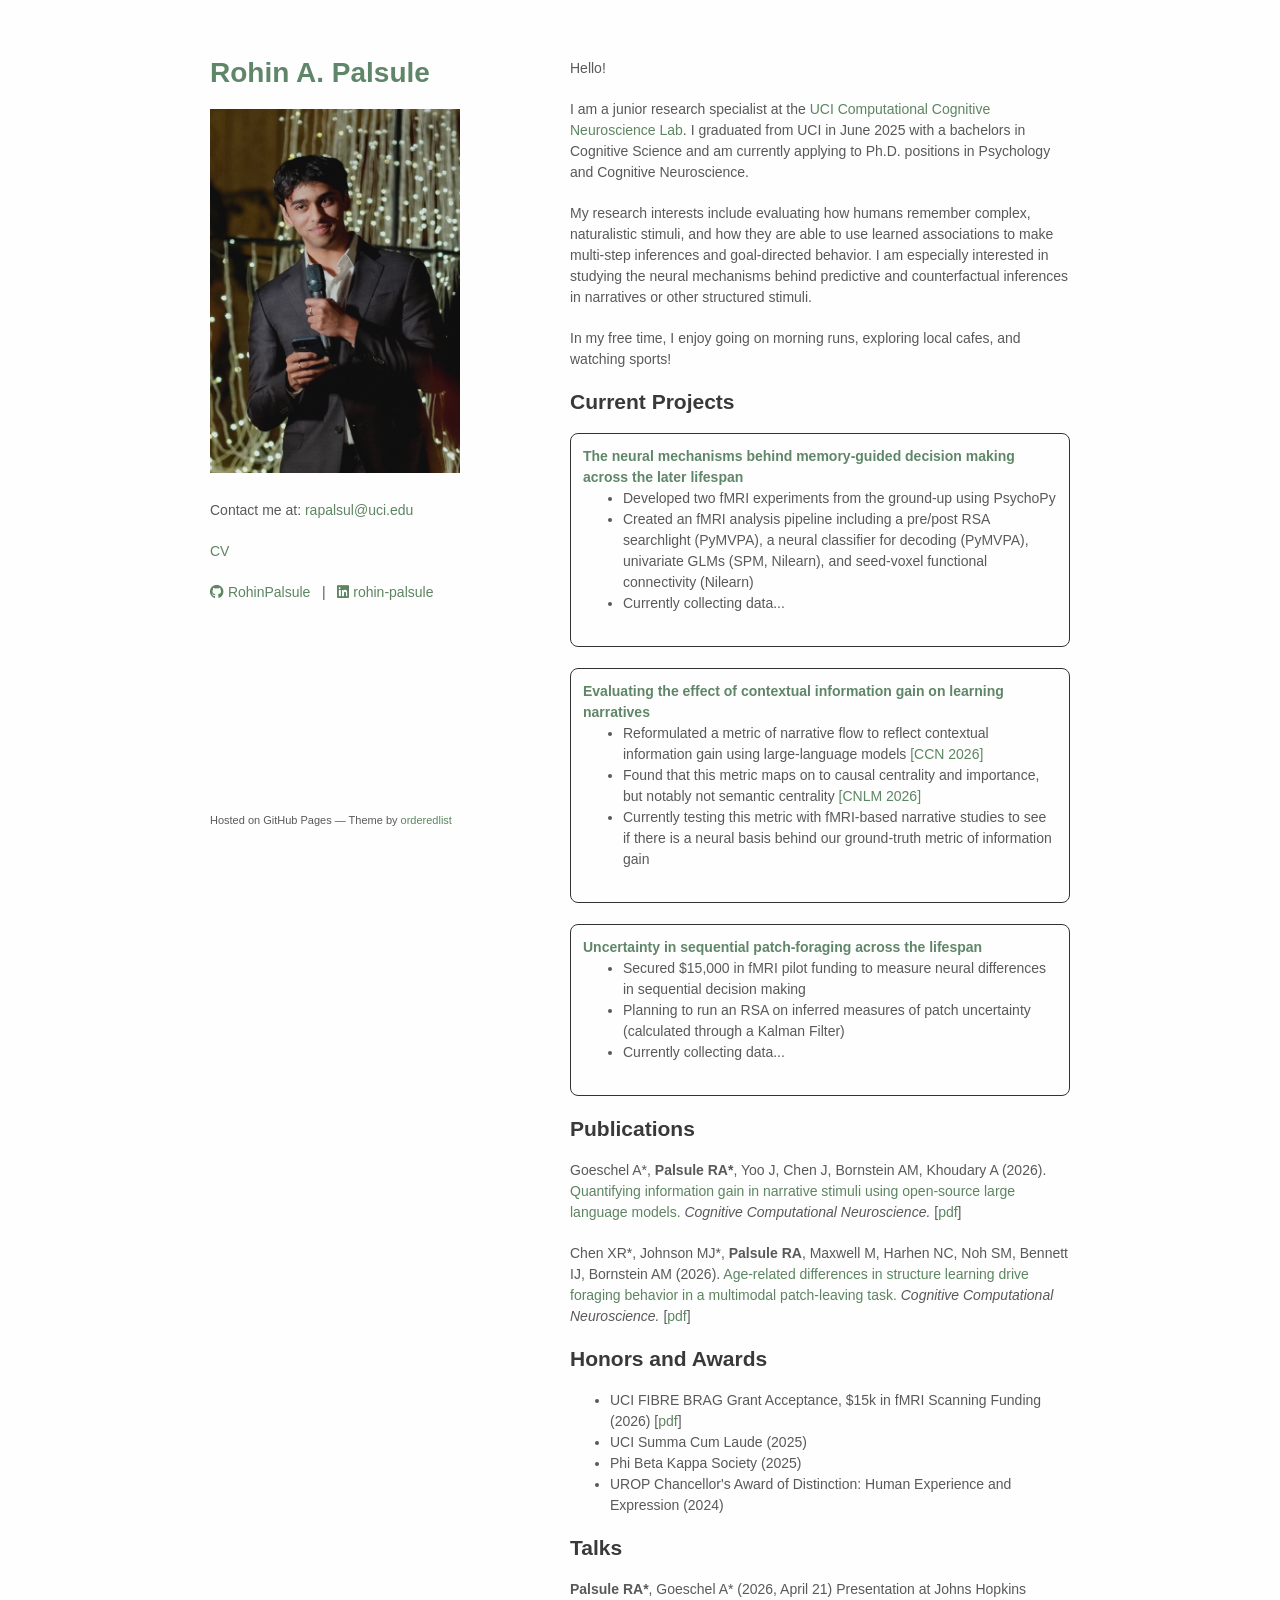
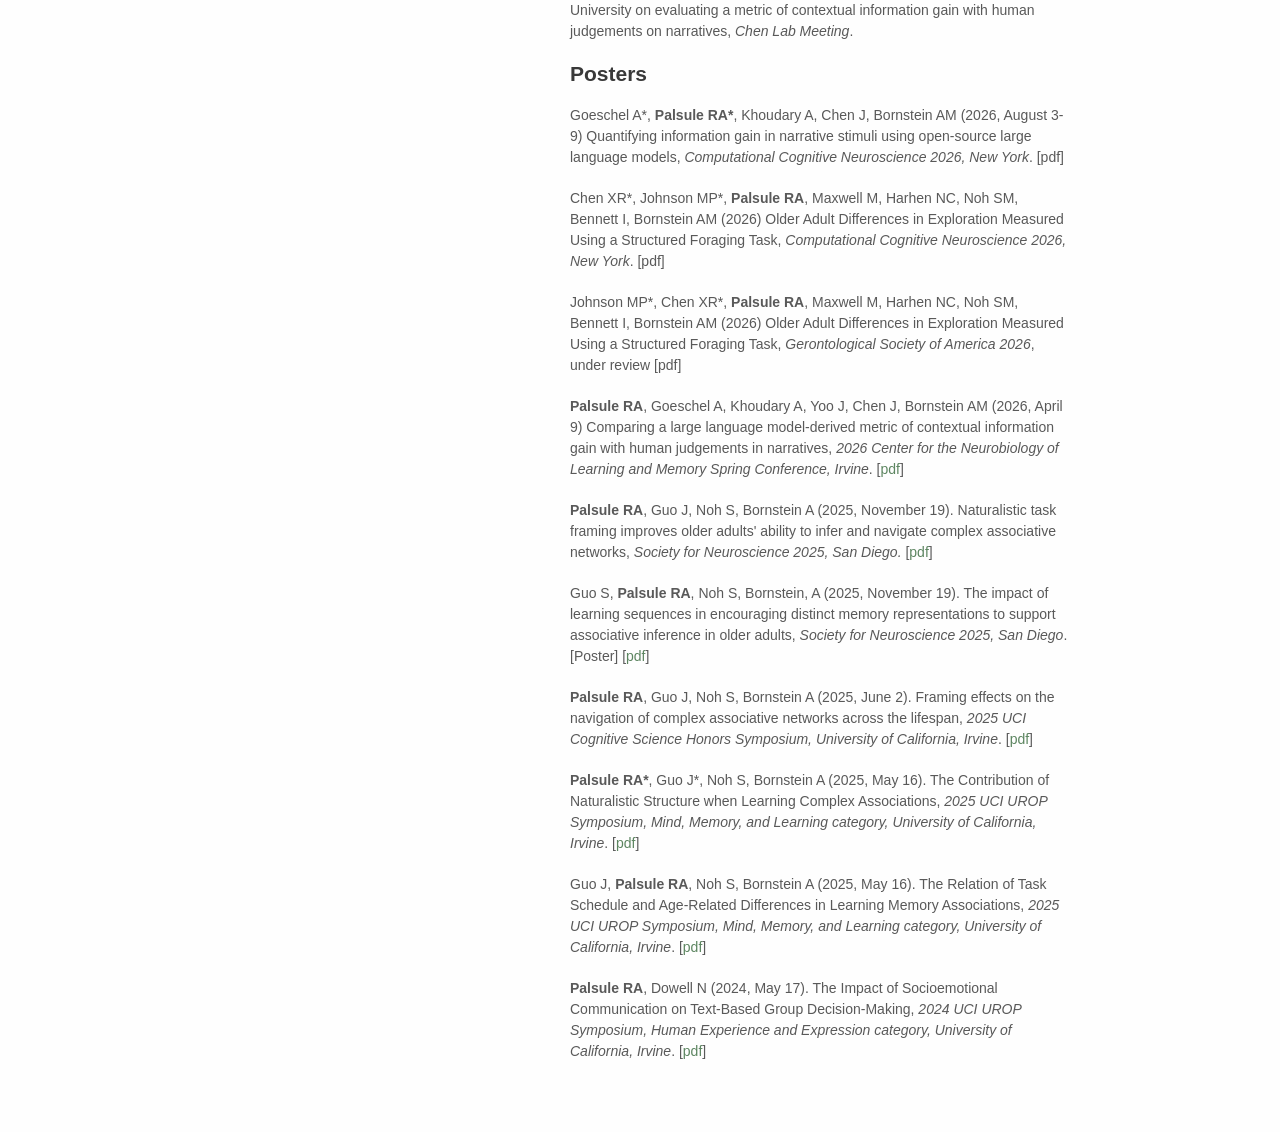
==== index.html @ e261a63b "grammar change" ====
<!doctype html>
<html>
  <head>
    <meta charset="utf-8">
    <meta http-equiv="X-UA-Compatible" content="chrome=1">
    <title>Rohin Palsule</title>

    <link rel="stylesheet" href="stylesheets/styles.css">
    <link rel="stylesheet" href="stylesheets/pygment_trac.css">
    <meta name="viewport" content="width=device-width">
    <!--[if lt IE 9]>
    <script src="//html5shiv.googlecode.com/svn/trunk/html5.js"></script>
    <![endif]-->
    <link rel="stylesheet" href="https://cdnjs.cloudflare.com/ajax/libs/font-awesome/6.5.1/css/all.min.css">
    <base target="_blank">
  </head>
  <style>
    .boxed {
      border: 1px solid #333;
      border-radius: 8px;
      padding: 12px;
    }
  </style>

  <body>
    <div class="wrapper">
      <header>
        <h1 style="color: #5f8668;"><b>Rohin A. Palsule</b></h1>
        <!-- <p class="view"><a href="http://github.com/orderedlist/minimal">View the Project on GitHub <small>orderedlist/minimal</small></a></p> -->
        <img src="images/palsule.jpg" alt="Description of image" width="250">
        <br><br><p>
          Contact me at: <a href="mailto:rapalsul@uci.edu">rapalsul@uci.edu</a>
        </p>
         <p>
          <a href="cv/CV.pdf" title="CV">
            <i></i> CV
          </a>
        </p>
        <p>
          <a href="https://github.com/RohinPalsule" title="GitHub">
            <i class="fa-brands fa-github"></i> RohinPalsule
          </a>
        &nbsp; | &nbsp;
          <a href="https://www.linkedin.com/in/rohin-palsule" title="LinkedIn">
            <i class="fa-brands fa-linkedin"></i> rohin-palsule
          </a>
        </p>
      </header>
      <section>

        <p>Hello!</p>

        <p>
          I am a junior research specialist at the <a href="https://uciccnl.github.io/lab/">UCI Computational Cognitive Neuroscience Lab</a>. 
          I graduated from UCI in June 2025 with a bachelors in Cognitive Science and am currently applying to Ph.D. positions in Psychology and Cognitive Neuroscience.
        </p>
        <p>
          My research interests include evaluating how humans remember complex, naturalistic stimuli, and how they are able to use learned associations to make multi-step inferences and goal-directed behavior.
          I am especially interested in studying the neural mechanisms behind predictive and counterfactual inferences in narratives or other structured stimuli.
        </p>
        <p>
          In my free time, I enjoy going on morning runs, exploring local cafes, and watching sports!
        </p>

        <h2><b>Current Projects</b></h2>

        <div class="boxed">
          <b style="color: #5f8668;">The neural mechanisms behind memory-guided decision making across the later lifespan</b>
          <ul>
            <li>
              Developed two fMRI experiments from the ground-up using PsychoPy
            </li>
            <li>
              Created an fMRI analysis pipeline including a pre/post RSA searchlight (PyMVPA), a neural classifier for decoding (PyMVPA), univariate GLMs (SPM, Nilearn), and seed-voxel functional connectivity (Nilearn) 
            </li>
            <li>
              Currently collecting data...
            </li>
          </ul>
        </div>
        <br>
        <div class="boxed">
          <b style="color: #5f8668;">Evaluating the effect of contextual information gain on learning narratives</b>
          <ul>
            <li>
              Reformulated a metric of narrative flow to reflect contextual information gain using large-language models <a href=#Sequentiality target="_self">[CCN 2026]</a>
            </li>
            <li>
              Found that this metric maps on to causal centrality and importance, but notably not semantic centrality <a href=#CNLM target="_self">[CNLM 2026]</a>
            </li>
            <li>
              Currently testing this metric with fMRI-based narrative studies to see if there is a neural basis behind our ground-truth metric of information gain
            </li>
          </ul>
        </div>
        <br>
        <div class="boxed">
          <b style="color: #5f8668;">Uncertainty in sequential patch-foraging across the lifespan</b>
          <ul>
            <li>
              Secured $15,000 in fMRI pilot funding to measure neural differences in sequential decision making
            </li>
            <li>
              Planning to run an RSA on inferred measures of patch uncertainty (calculated through a Kalman Filter)
            </li>
            <li>
              Currently collecting data...
            </li>
          </ul>
        </div>
        <br>
        <h2><b>Publications</b></h2>
        <p>
        <span id="Sequentiality">
        Goeschel A*, <b>Palsule RA*</b>, Yoo J, Chen J, Bornstein AM, Khoudary A
        (2026).
        <a href="papers/2026_CCN_Sequentiality.pdf">
        Quantifying information gain in narrative stimuli using open-source large language models.</a>
        <i>Cognitive Computational Neuroscience.</i>
        [<a href="papers/2026_CCN_Sequentiality.pdf">pdf</a>]
        </span>
        </p>
        <p>
        <span>
        Chen XR*, Johnson MJ*, <b>Palsule RA</b>, Maxwell M, Harhen NC, Noh SM, Bennett IJ, Bornstein AM
        (2026).
        <a href="papers/2026_CCN_Foraging.pdf" data-tags="foraging aging decision-making">
        Age-related differences in structure learning drive foraging behavior in a multimodal patch-leaving task.</a>
        <i>Cognitive Computational Neuroscience.</i>
        [<a href="papers/2026_CCN_Foraging.pdf">pdf</a>]
        </span>
        </p>

        <h2><b>Honors and Awards</b></h2>
        <ul>
          <li>UCI FIBRE BRAG Grant Acceptance, $15k in fMRI Scanning Funding (2026) [<a href="papers/2026_BRAG.pdf">pdf</a>]</li>
          <li>UCI Summa Cum Laude (2025)</li>
          <li>Phi Beta Kappa Society (2025)</li>
          <li>UROP Chancellor's Award of Distinction: Human Experience and Expression (2024)</li>
        </ul>
        <h2><b>Talks</b></h2>
        <p><span>
            <b>Palsule RA*</b>, Goeschel A* (2026, April 21) Presentation at Johns Hopkins University on evaluating a metric of 
            contextual information gain with human judgements on narratives, <i>Chen Lab Meeting</i>.
        </span></p>


        <h2><b>Posters</b></h2>
        <p><span>
            Goeschel A*, <b>Palsule RA*</b>, Khoudary A, Chen J, Bornstein AM (2026, August 3-9) Quantifying information gain
            in narrative stimuli using open-source large language models, <i>Computational Cognitive Neuroscience 2026, New York</i>. [pdf]
        </span></p>
        <p><span>
            Chen XR*, Johnson MP*, <b>Palsule RA</b>, Maxwell M, Harhen NC, Noh SM, Bennett I, Bornstein AM (2026)
            Older Adult Differences in Exploration Measured Using a Structured Foraging Task, <i>Computational Cognitive Neuroscience 2026, New York</i>. [pdf]
        </span></p>
        <p><span>
            Johnson MP*, Chen XR*, <b>Palsule RA</b>, Maxwell M, Harhen NC, Noh SM, Bennett I, Bornstein AM (2026)
            Older Adult Differences in Exploration Measured Using a Structured Foraging Task, <i>Gerontological Society of America 
            2026</i>, under review [pdf]
        </span></p>
        <p><span id="CNLM">
            <b>Palsule RA</b>, Goeschel A, Khoudary A, Yoo J, Chen J, Bornstein AM (2026, April 9) Comparing a large language
            model-derived metric of contextual information gain with human judgements in narratives, <i>2026 Center for the Neurobiology 
            of Learning and Memory Spring Conference, Irvine</i>. [<a href="posters/cnlm.pdf">pdf</a>]
        </span></p>
        <p><span>
            <b>Palsule RA</b>, Guo J, Noh S, Bornstein A (2025, November 19). Naturalistic task framing improves older adults' 
            ability to infer and navigate complex associative networks, <i>Society for Neuroscience 2025, San Diego.</i> [<a href="posters/gwf_sfn.pdf">pdf</a>]
        </span></p>
        <p><span>
            Guo S, <b>Palsule RA</b>, Noh S, Bornstein, A (2025, November 19). The impact of learning sequences in encouraging distinct memory 
            representations to support associative inference in older adults,<i> Society for Neuroscience 2025, San Diego</i>. [Poster] [<a href="posters/devti_sfn.pptx.pdf">pdf</a>]
        </span></p>
        <p><span>
            <b>Palsule RA</b>, Guo J, Noh S, Bornstein A (2025, June 2). Framing effects on the navigation of complex associative 
            networks across the lifespan,<i> 2025 UCI Cognitive Science Honors Symposium, University of California, Irvine</i>. [<a href="posters/honors.pptx.pdf">pdf</a>]
        </span></p>
        <p><span>
            <b>Palsule RA*</b>, Guo J*, Noh S, Bornstein A (2025, May 16). The Contribution of Naturalistic Structure when Learning 
            Complex Associations,<i> 2025 UCI UROP Symposium, Mind, Memory, and Learning category, University of California, Irvine</i>. [<a href="posters/gwf_urop.pdf">pdf</a>]
        </span></p>
        <p><span>
            Guo J, <b>Palsule RA</b>, Noh S, Bornstein A (2025, May 16). The Relation of Task Schedule and Age-Related Differences in 
            Learning Memory Associations, <i>2025 UCI UROP Symposium, Mind, Memory, and Learning category, University of California, Irvine</i>. [<a href="posters/devti_urop.pdf">pdf</a>]
        </span></p>
        <p><span>
            <b>Palsule RA</b>, Dowell N (2024, May 17). The Impact of Socioemotional Communication on Text-Based Group Decision-Making, <i>2024 UCI UROP 
            Symposium, Human Experience and Expression category, University of California, Irvine</i>. [<a href="posters/junior_urop.pdf">pdf</a>]
        </span></p>

      </section>
      <footer>
        <p><small>Hosted on GitHub Pages &mdash; Theme by <a href="https://github.com/orderedlist">orderedlist</a></small></p>
      </footer>
    </div>
    <script src="javascripts/scale.fix.js"></script>
  </body>
</html>
---- stylesheets/styles.css ----
body {
  background-color: #fefefe;
  padding:50px;
  font: 14px/1.5 -apple-system, BlinkMacSystemFont, "Segoe UI", Roboto, Oxygen, Ubuntu, Cantarell, "Fira Sans", "Droid Sans", "Helvetica Neue", Arial, sans-serif, "Apple Color Emoji", "Segoe UI Emoji", "Segoe UI Symbol";
  color:#595959;
  font-weight:400;
}

h1, h2, h3, h4, h5, h6 {
  color:#222;
  margin:0 0 20px;
}

html {
  scroll-behavior: smooth;
}

p, ul, ol, table, pre, dl {
  margin:0 0 20px;
}

h1, h2, h3 {
  line-height:1.1;
}

h1 {
  font-size:28px;
  font-weight: 500;
}

h2 {
  color:#393939;
  font-weight: 500;
}

h3, h4, h5, h6 {
  color:#494949;
  font-weight: 500;
}

a {
  color:rgb(92, 133, 96);
  text-decoration:none;
}

a:hover {
  color:rgb(8, 81, 18);
}

a small {
  font-size:11px;
  color:#777;
  margin-top:-0.3em;
  display:block;
}

a:hover small {
  color:#5e6a62;
}

.wrapper {
  width:860px;
  margin:0 auto;
}

blockquote {
  border-left:1px solid #e5e5e5;
  margin:0;
  padding:0 0 0 20px;
  font-style:italic;
}

code, pre {
  font-family:Monaco, Bitstream Vera Sans Mono, Lucida Console, Terminal, Consolas, Liberation Mono, DejaVu Sans Mono, Courier New, monospace;
  color:#333;
}

pre {
  padding:8px 15px;
  background: #f8f8f8;
  border-radius:5px;
  border:1px solid #e5e5e5;
  overflow-x: auto;
}

table {
  width:100%;
  border-collapse:collapse;
}

th, td {
  text-align:left;
  padding:5px 10px;
  border-bottom:1px solid #e5e5e5;
}

dt {
  color:#444;
  font-weight:500;
}

th {
  color:#444;
}

img {
  max-width:100%;
}

header {
  width:270px;
  float:left;
  position:fixed;
  -webkit-font-smoothing:subpixel-antialiased;
}

header ul {
  list-style:none;
  height:40px;
  padding:0;
  background: #f4f4f4;
  border-radius:5px;
  border:1px solid #e0e0e0;
  width:270px;
}

header li {
  width:89px;
  float:left;
  border-right:1px solid #e0e0e0;
  height:40px;
}

header li:first-child a {
  border-radius:5px 0 0 5px;
}

header li:last-child a {
  border-radius:0 5px 5px 0;
}

header ul a {
  line-height:1;
  font-size:11px;
  color:#999;
  display:block;
  text-align:center;
  padding-top:6px;
  height:34px;
}

header ul a:hover {
  color:#999;
}

header ul a:active {
  background-color:#f0f0f0;
}

strong {
  color:#222;
  font-weight:500;
}

header ul li + li + li {
  border-right:none;
  width:89px;
}

header ul a strong {
  font-size:14px;
  display:block;
  color:#222;
}

section {
  width:500px;
  float:right;
  padding-bottom:50px;
}

small {
  font-size:11px;
}

hr {
  border:0;
  background:#e5e5e5;
  height:1px;
  margin:0 0 20px;
}

footer {
  width:270px;
  float:left;
  position:fixed;
  bottom:50px;
  -webkit-font-smoothing:subpixel-antialiased;
}

@media print, screen and (max-width: 960px) {

  div.wrapper {
    width:auto;
    margin:0;
  }

  header, section, footer {
    float:none;
    position:static;
    width:auto;
  }

  header {
    padding-right:320px;
  }

  section {
    border:1px solid #e5e5e5;
    border-width:1px 0;
    padding:20px 0;
    margin:0 0 20px;
  }

  header a small {
    display:inline;
  }

  header ul {
    position:absolute;
    right:50px;
    top:52px;
  }
}

@media print, screen and (max-width: 720px) {
  body {
    word-wrap:break-word;
  }

  header {
    padding:0;
  }

  header ul, header p.view {
    position:static;
  }

  pre, code {
    word-wrap:normal;
  }
}

@media print, screen and (max-width: 480px) {
  body {
    padding:15px;
  }

  header ul {
    width:99%;
  }

  header li, header ul li + li + li {
    width:33%;
  }
}

@media print {
  body {
    padding:0.4in;
    font-size:12pt;
    color:#444;
  }
}
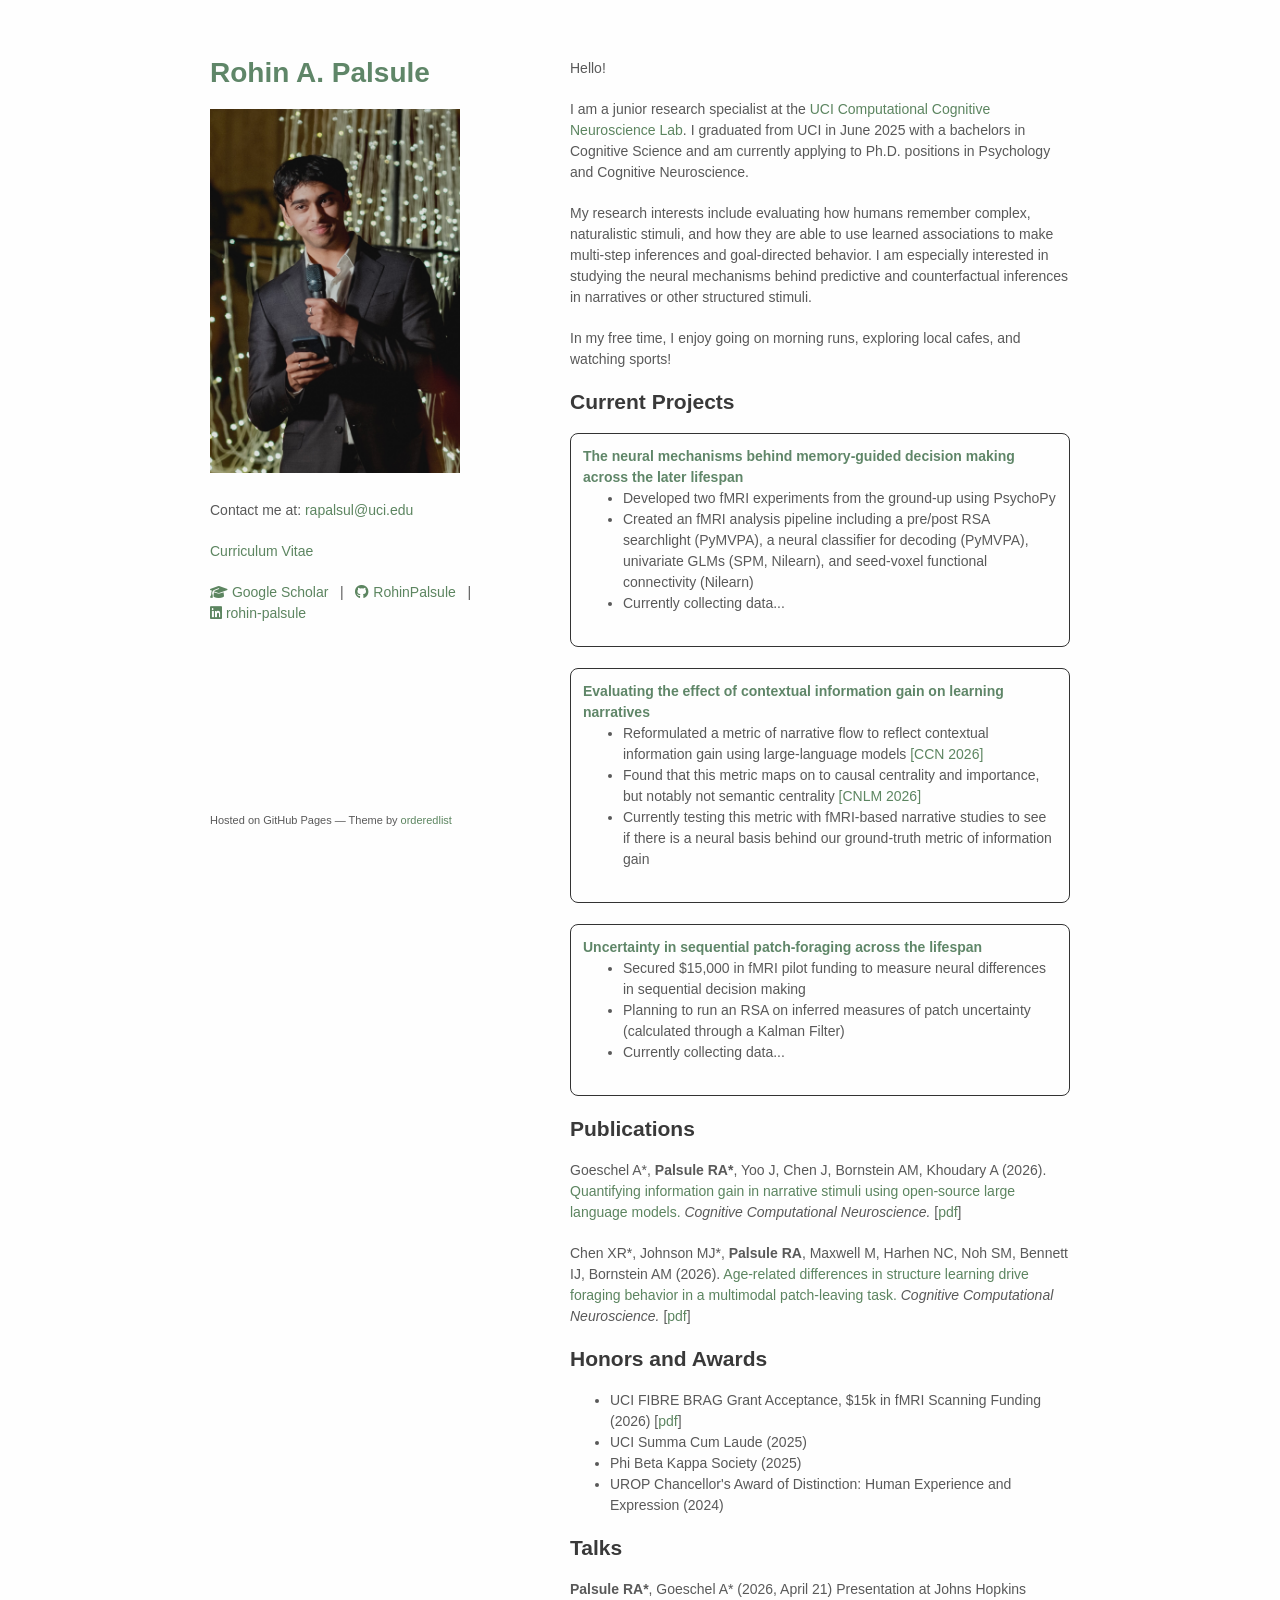
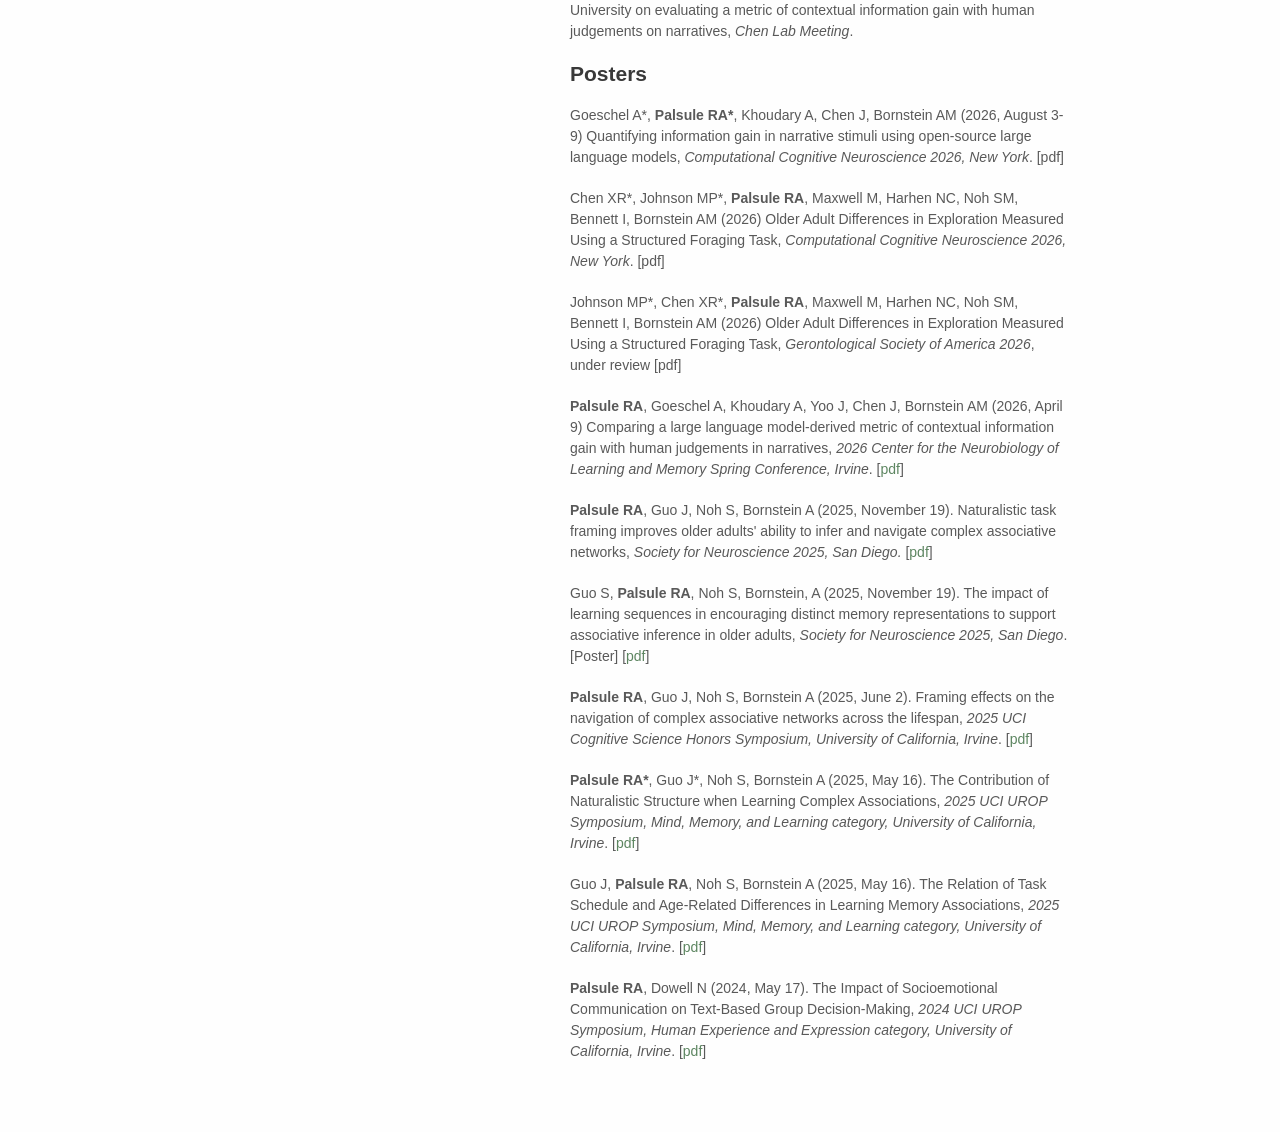
==== commit 8b53c476: "adding g scholar :o" ====
--- a/index.html
+++ b/index.html
@@ -33,10 +33,14 @@
         </p>
          <p>
           <a href="cv/CV.pdf" title="CV">
-            <i></i> CV
-          </a>
-        </p>
-        <p>
+            <i></i> Curriculum Vitae
+          </a>
+        </p>
+        <p>
+          <a href="https://scholar.google.com/citations?hl=en&user=hi39zBoAAAAJ&view_op=list_works&gmla=AKCpqFzlbz8vKYLSWC90KhMfppVWIf1LuUwzC6PCzTBE2lGxd1FE6NZOD1YMRO_Rs3sRTWnVMKeuKuaurgo-eaj6" title="Google Scholar">
+            <i class="fa-solid fa-graduation-cap"></i> Google Scholar
+          </a>
+          &nbsp; | &nbsp;
           <a href="https://github.com/RohinPalsule" title="GitHub">
             <i class="fa-brands fa-github"></i> RohinPalsule
           </a>
@@ -44,6 +48,7 @@
           <a href="https://www.linkedin.com/in/rohin-palsule" title="LinkedIn">
             <i class="fa-brands fa-linkedin"></i> rohin-palsule
           </a>
+        
         </p>
       </header>
       <section>
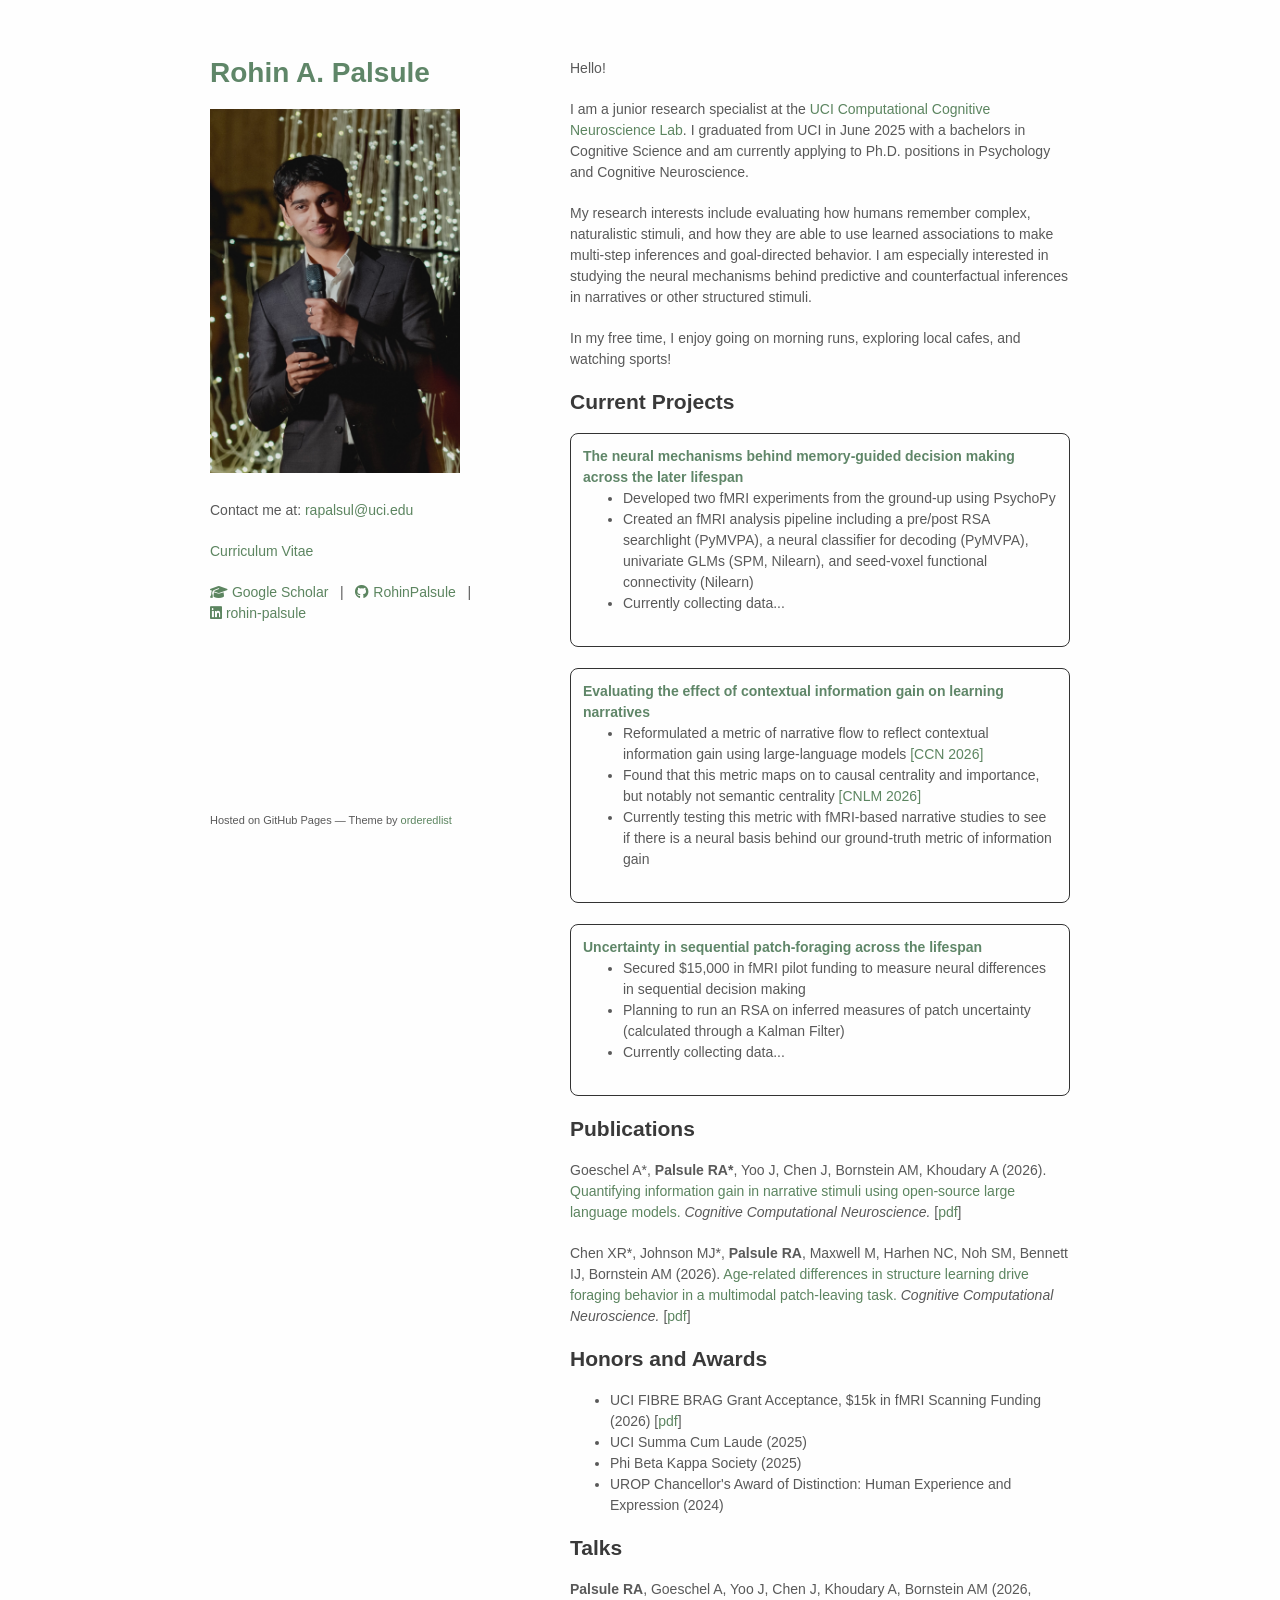
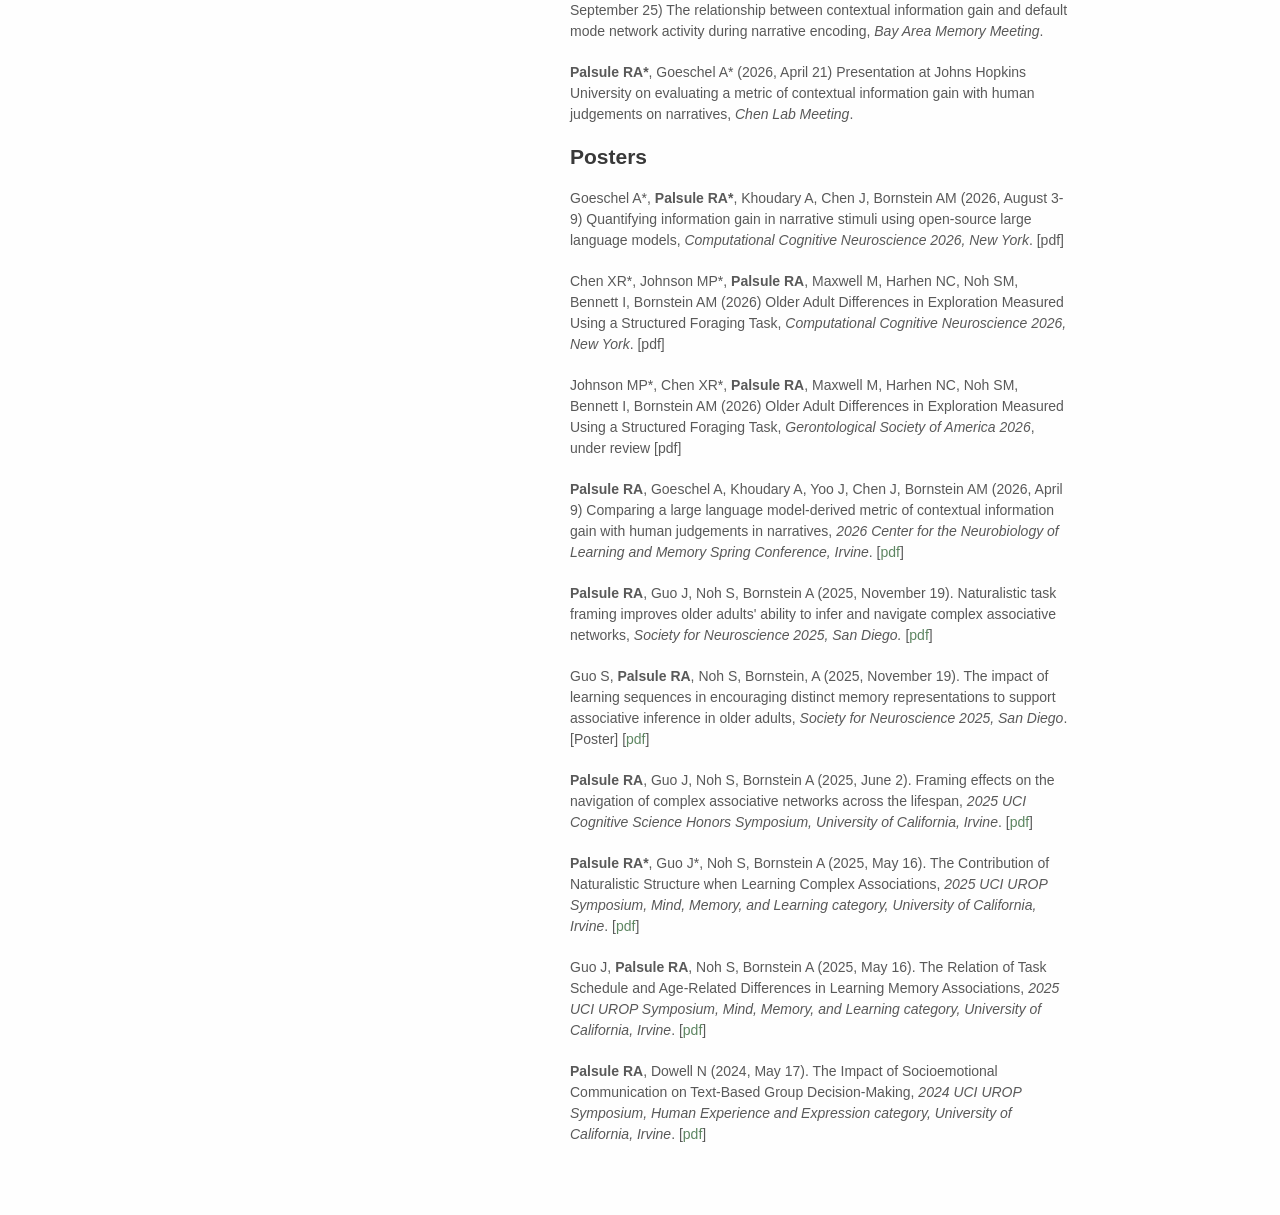
==== commit 121b97ad: "adding BAMM talk" ====
--- a/index.html
+++ b/index.html
@@ -37,7 +37,7 @@
           </a>
         </p>
         <p>
-          <a href="https://scholar.google.com/citations?hl=en&user=hi39zBoAAAAJ&view_op=list_works&gmla=AKCpqFzlbz8vKYLSWC90KhMfppVWIf1LuUwzC6PCzTBE2lGxd1FE6NZOD1YMRO_Rs3sRTWnVMKeuKuaurgo-eaj6" title="Google Scholar">
+          <a href="https://scholar.google.com/citations?hl=en&user=hi39zBoAAAAJ" title="Google Scholar">
             <i class="fa-solid fa-graduation-cap"></i> Google Scholar
           </a>
           &nbsp; | &nbsp;
@@ -145,6 +145,10 @@
         </ul>
         <h2><b>Talks</b></h2>
         <p><span>
+            <b>Palsule RA</b>, Goeschel A, Yoo J, Chen J, Khoudary A, Bornstein AM (2026, September 25) The relationship between contextual information gain 
+            and default mode network activity during narrative encoding, <i>Bay Area Memory Meeting</i>.
+        </span></p>
+        <p><span>
             <b>Palsule RA*</b>, Goeschel A* (2026, April 21) Presentation at Johns Hopkins University on evaluating a metric of 
             contextual information gain with human judgements on narratives, <i>Chen Lab Meeting</i>.
         </span></p>
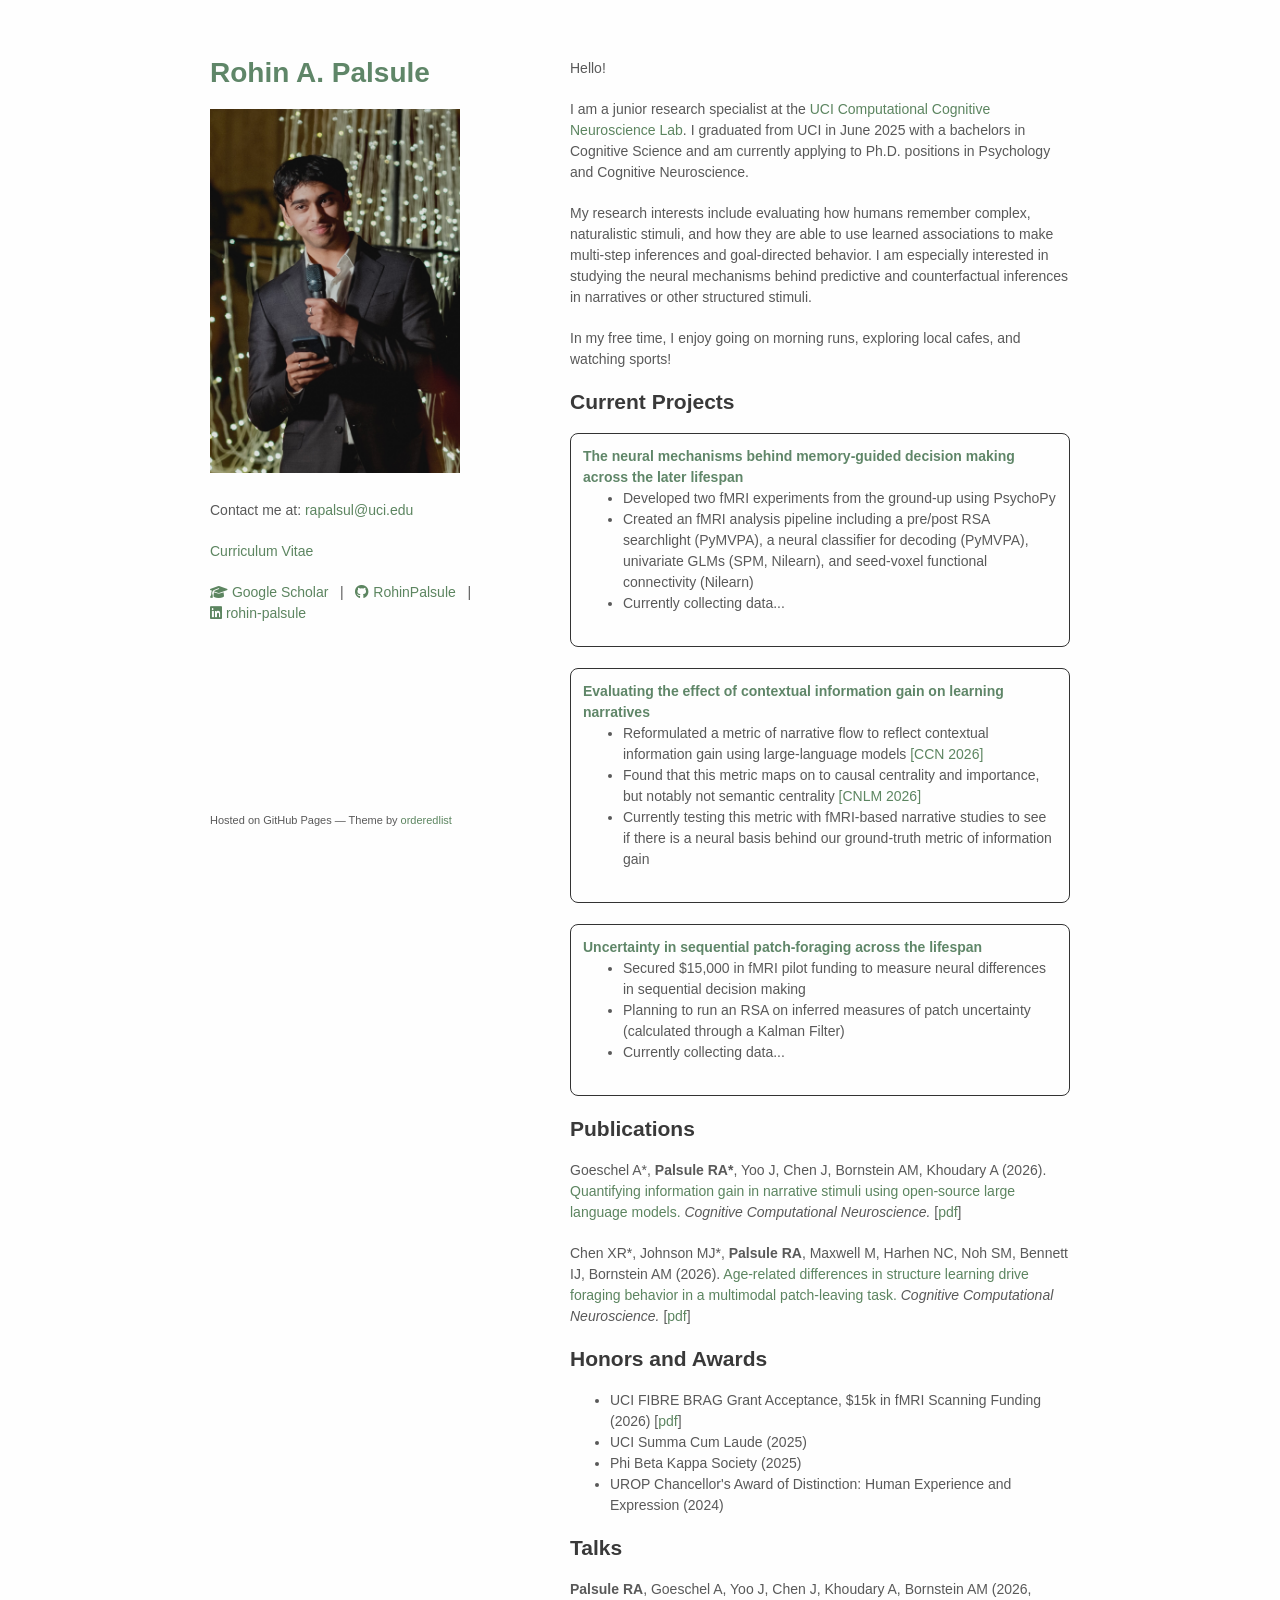
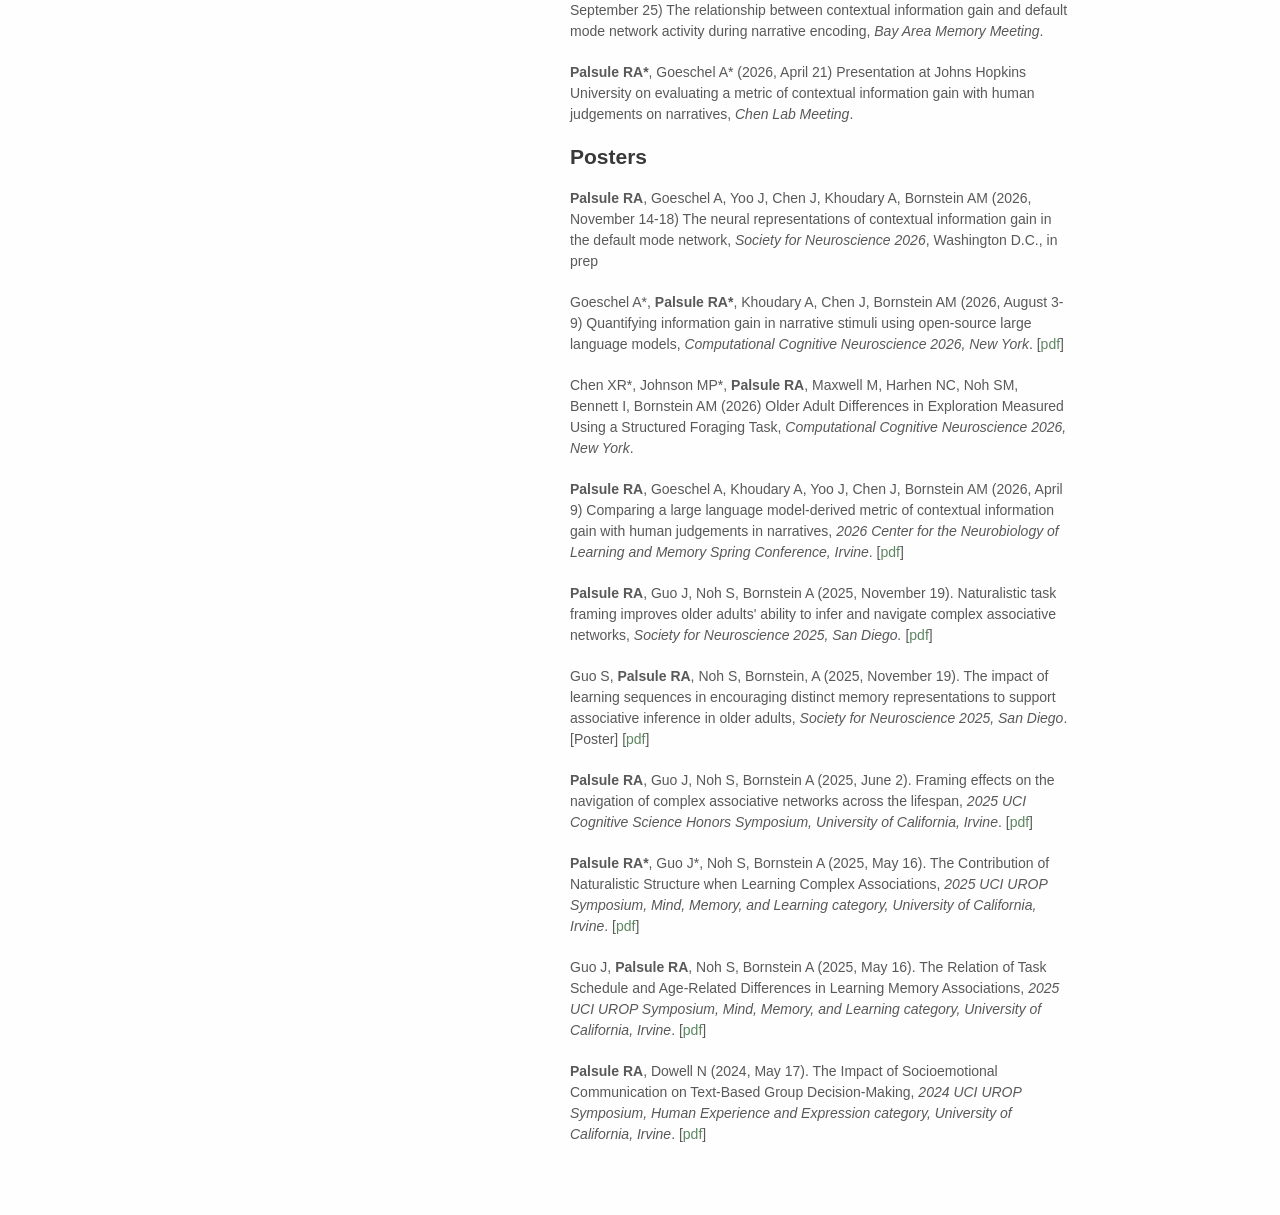
==== commit 77f771e9: "adding ccn" ====
--- a/index.html
+++ b/index.html
@@ -156,17 +156,16 @@
 
         <h2><b>Posters</b></h2>
         <p><span>
+            <b>Palsule RA</b>, Goeschel A, Yoo J, Chen J, Khoudary A, Bornstein AM (2026, November 14-18) The neural
+            representations of contextual information gain in the default mode network, <i>Society for Neuroscience 2026</i>, Washington D.C., in prep
+        </span></p>
+        <p><span>
             Goeschel A*, <b>Palsule RA*</b>, Khoudary A, Chen J, Bornstein AM (2026, August 3-9) Quantifying information gain
-            in narrative stimuli using open-source large language models, <i>Computational Cognitive Neuroscience 2026, New York</i>. [pdf]
+            in narrative stimuli using open-source large language models, <i>Computational Cognitive Neuroscience 2026, New York</i>. [<a href="posters/sequentiality_ccn.pdf">pdf</a>]
         </span></p>
         <p><span>
             Chen XR*, Johnson MP*, <b>Palsule RA</b>, Maxwell M, Harhen NC, Noh SM, Bennett I, Bornstein AM (2026)
-            Older Adult Differences in Exploration Measured Using a Structured Foraging Task, <i>Computational Cognitive Neuroscience 2026, New York</i>. [pdf]
-        </span></p>
-        <p><span>
-            Johnson MP*, Chen XR*, <b>Palsule RA</b>, Maxwell M, Harhen NC, Noh SM, Bennett I, Bornstein AM (2026)
-            Older Adult Differences in Exploration Measured Using a Structured Foraging Task, <i>Gerontological Society of America 
-            2026</i>, under review [pdf]
+            Older Adult Differences in Exploration Measured Using a Structured Foraging Task, <i>Computational Cognitive Neuroscience 2026, New York</i>.
         </span></p>
         <p><span id="CNLM">
             <b>Palsule RA</b>, Goeschel A, Khoudary A, Yoo J, Chen J, Bornstein AM (2026, April 9) Comparing a large language
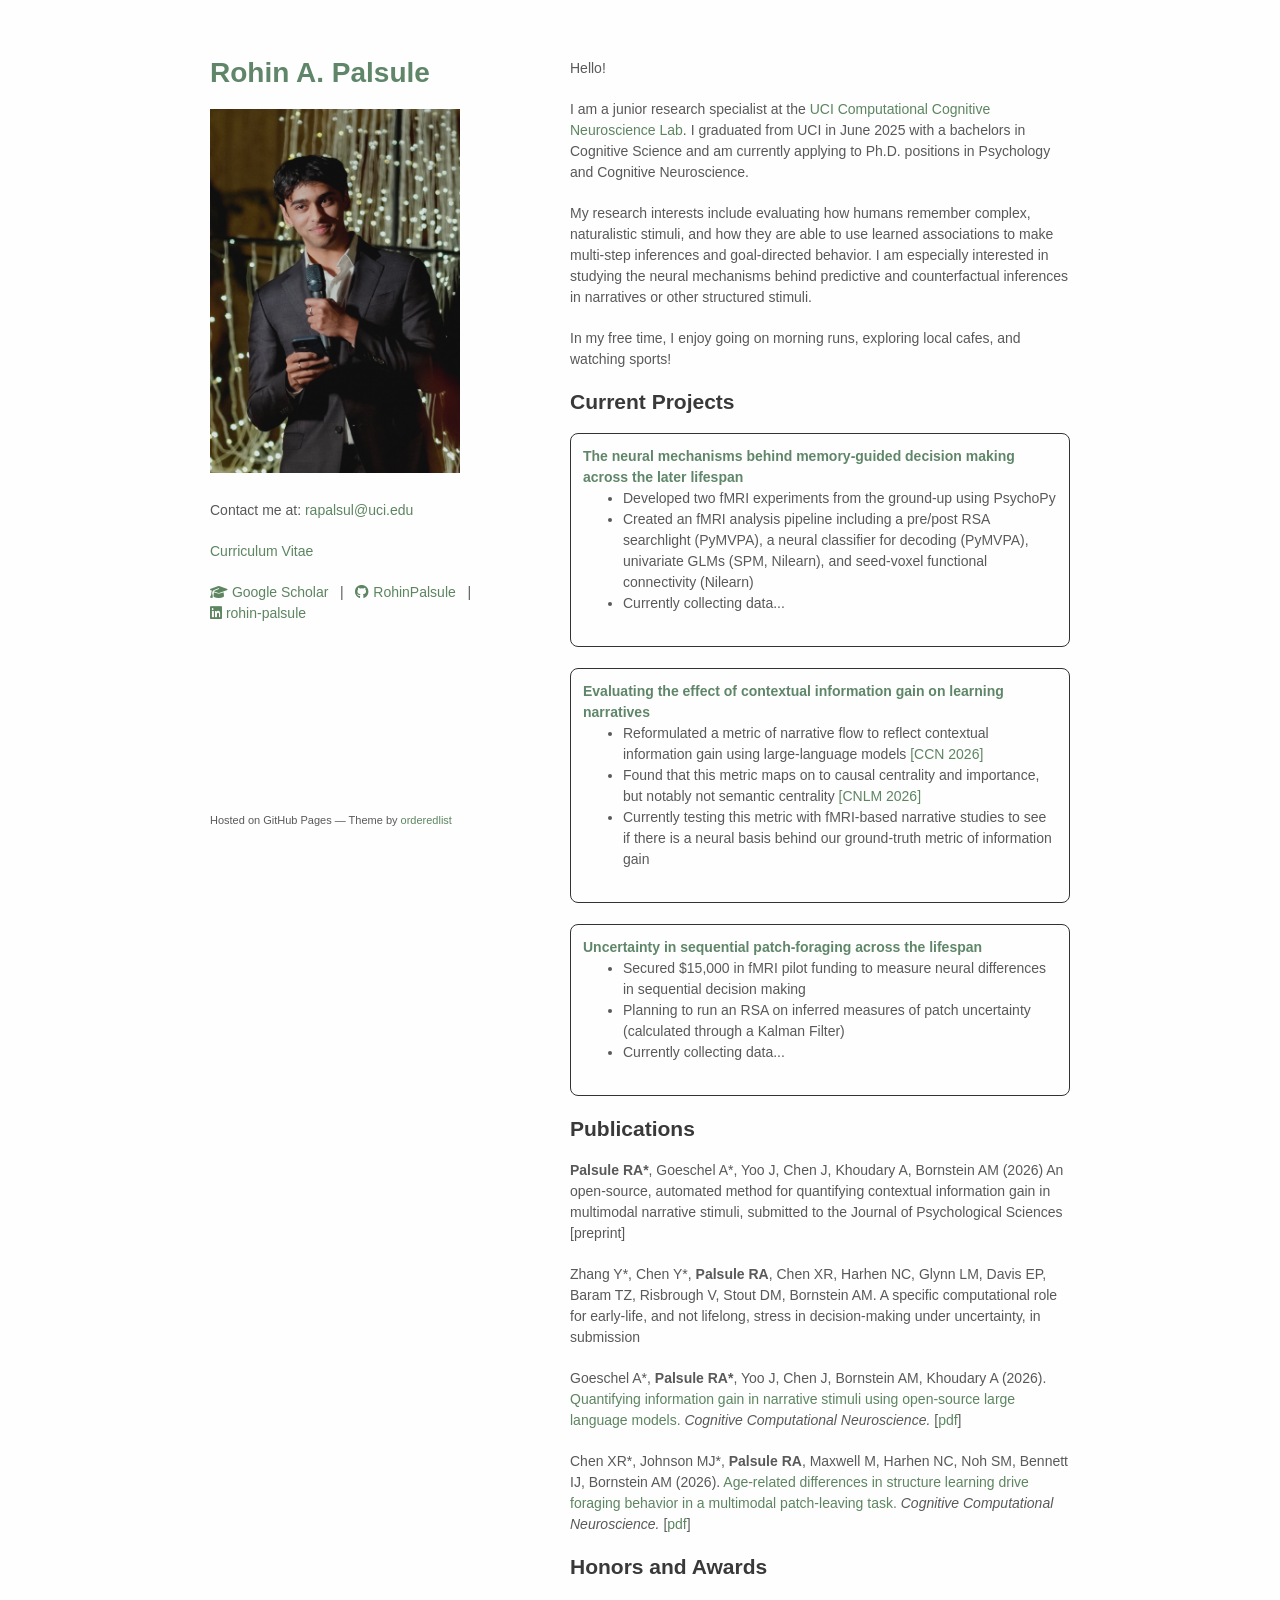
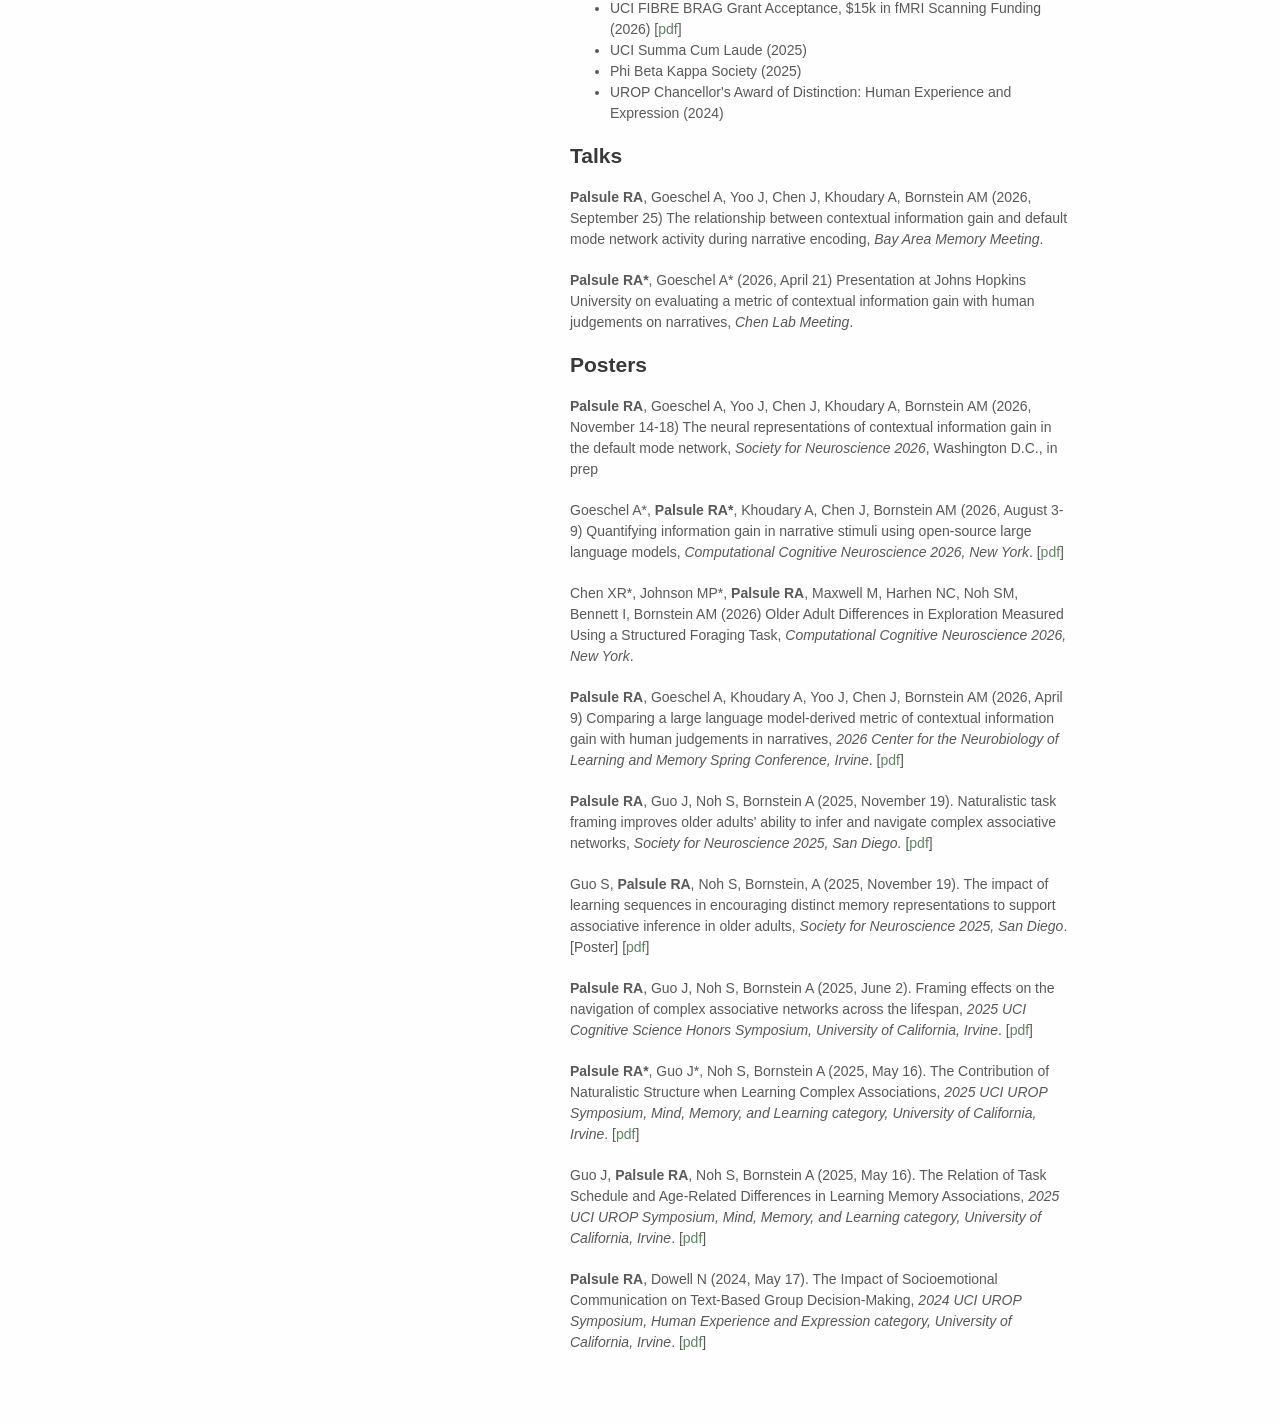
==== commit ec93697e: "adding pubs" ====
--- a/index.html
+++ b/index.html
@@ -116,6 +116,15 @@
         <br>
         <h2><b>Publications</b></h2>
         <p>
+        <span id="Sequentiality_full">
+        <b>Palsule RA*</b>, Goeschel A*, Yoo J, Chen J, Khoudary A, Bornstein AM (2026) An open-source, automated method for quantifying contextual information gain in multimodal narrative stimuli, submitted to the Journal of Psychological Sciences [preprint]
+        </p>
+        <p>
+        <span id="ELU">
+        Zhang Y*, Chen Y*, <b>Palsule RA</b>, Chen XR, Harhen NC, Glynn LM, Davis EP, Baram TZ, Risbrough V, Stout DM, Bornstein AM. A specific computational role for early-life, and not lifelong, stress in decision-making under uncertainty, in submission
+        </span>
+        </p>
+        <p>
         <span id="Sequentiality">
         Goeschel A*, <b>Palsule RA*</b>, Yoo J, Chen J, Bornstein AM, Khoudary A
         (2026).
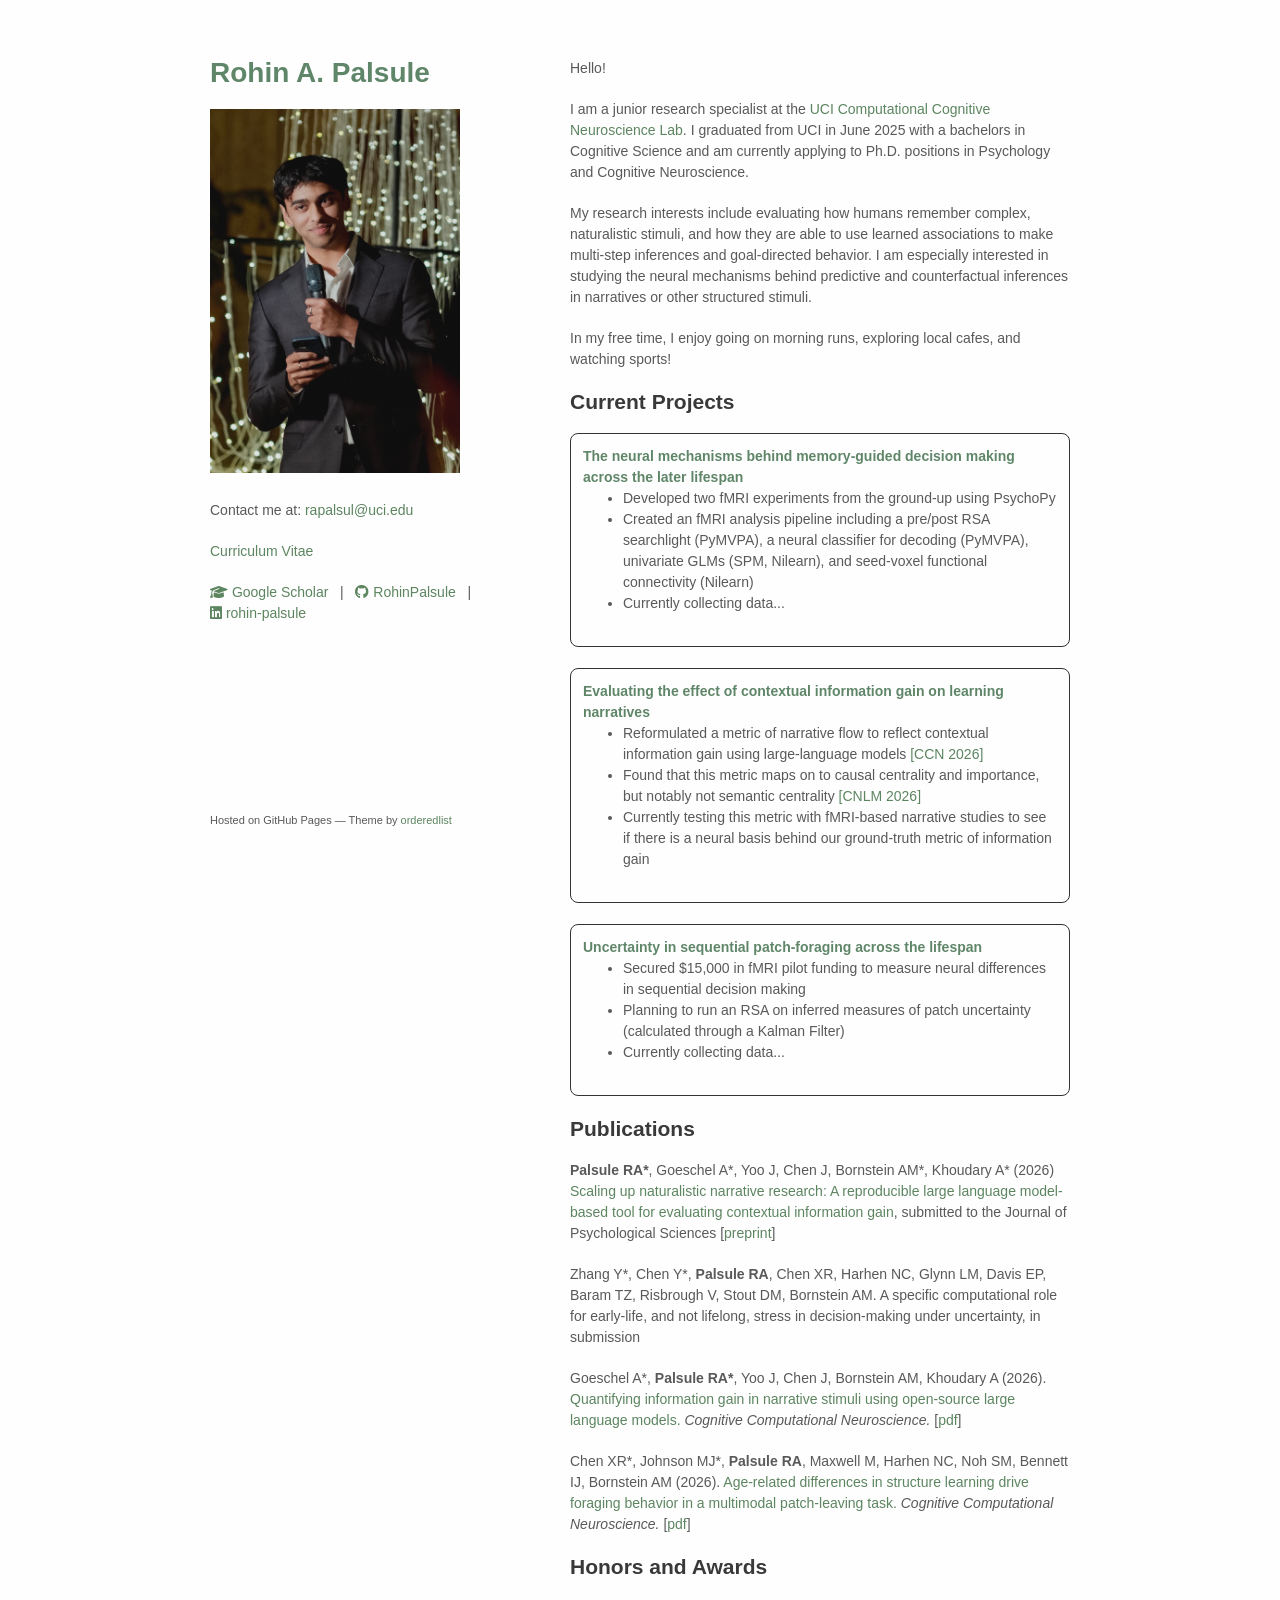
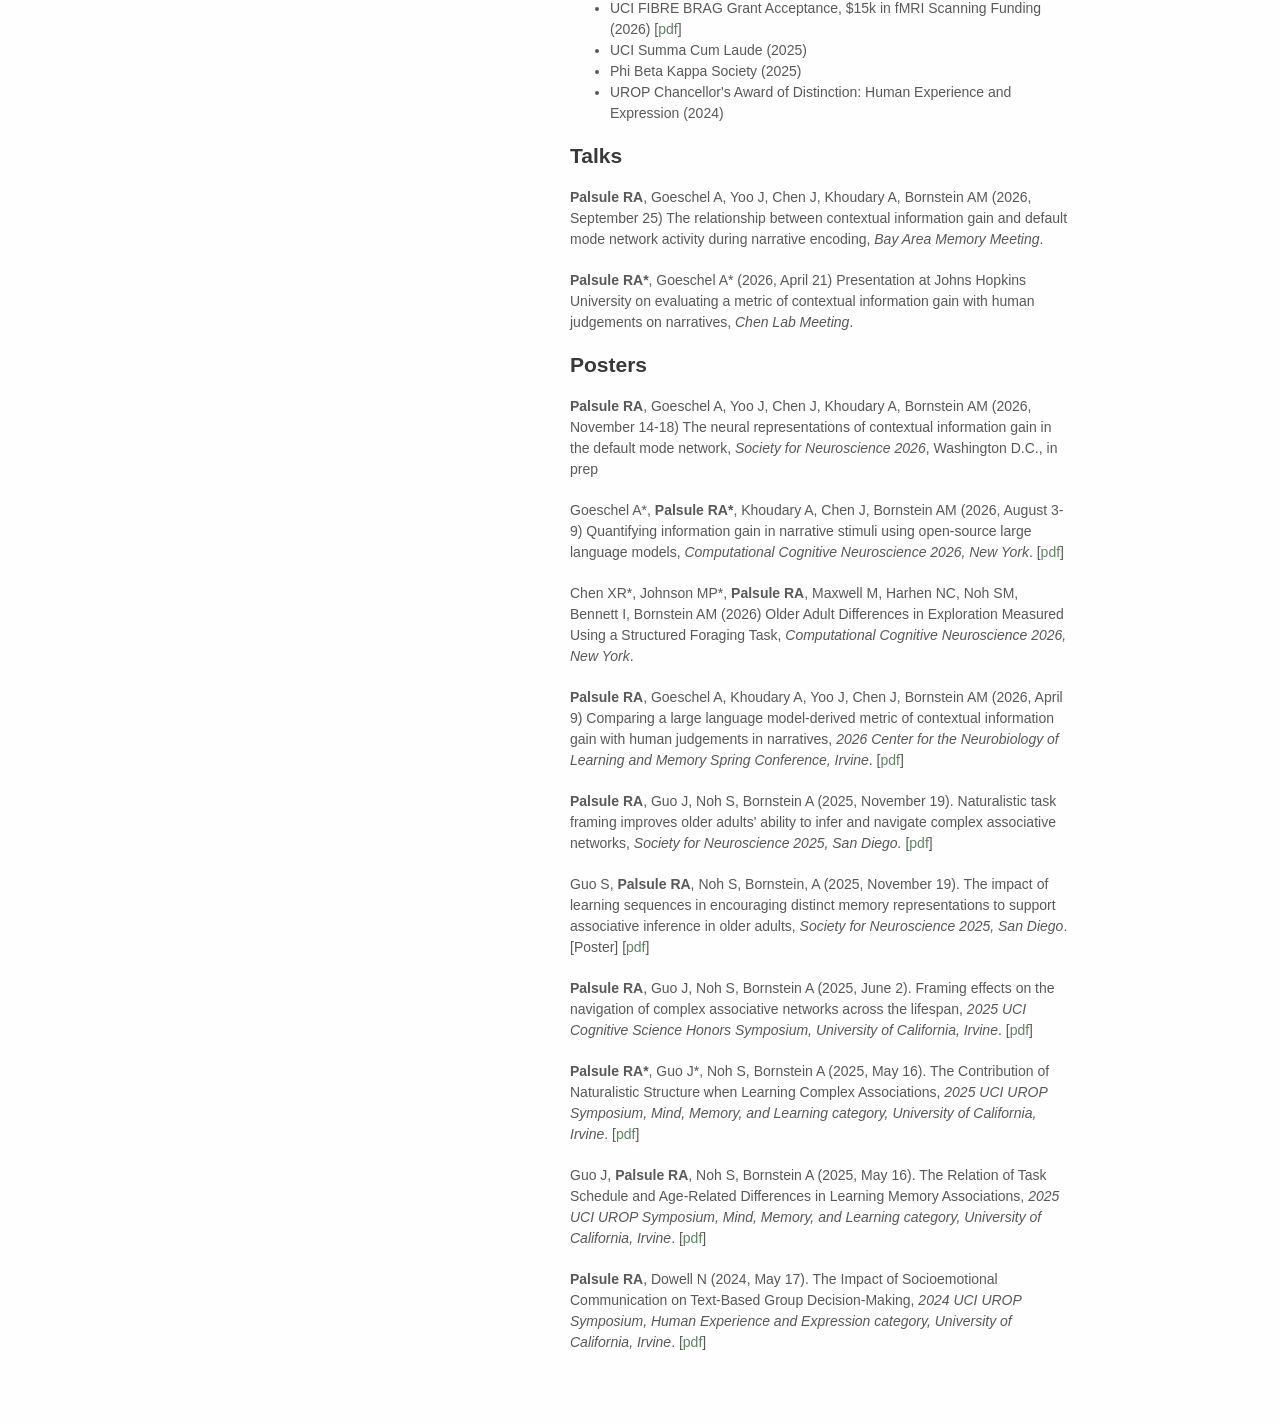
==== commit 1d77cae9: "added sequentiality preprint" ====
--- a/index.html
+++ b/index.html
@@ -117,7 +117,8 @@
         <h2><b>Publications</b></h2>
         <p>
         <span id="Sequentiality_full">
-        <b>Palsule RA*</b>, Goeschel A*, Yoo J, Chen J, Khoudary A, Bornstein AM (2026) An open-source, automated method for quantifying contextual information gain in multimodal narrative stimuli, submitted to the Journal of Psychological Sciences [preprint]
+        <b>Palsule RA*</b>, Goeschel A*, Yoo J, Chen J, Bornstein AM*, Khoudary A* (2026) <a href="papers/2026_Sequentiality_Preprint.pdf">Scaling up naturalistic narrative research: A reproducible large language model-based tool for evaluating contextual information gain</a>, 
+          submitted to the Journal of Psychological Sciences [<a href="papers/2026_Sequentiality_Preprint.pdf">preprint</a>]
         </p>
         <p>
         <span id="ELU">
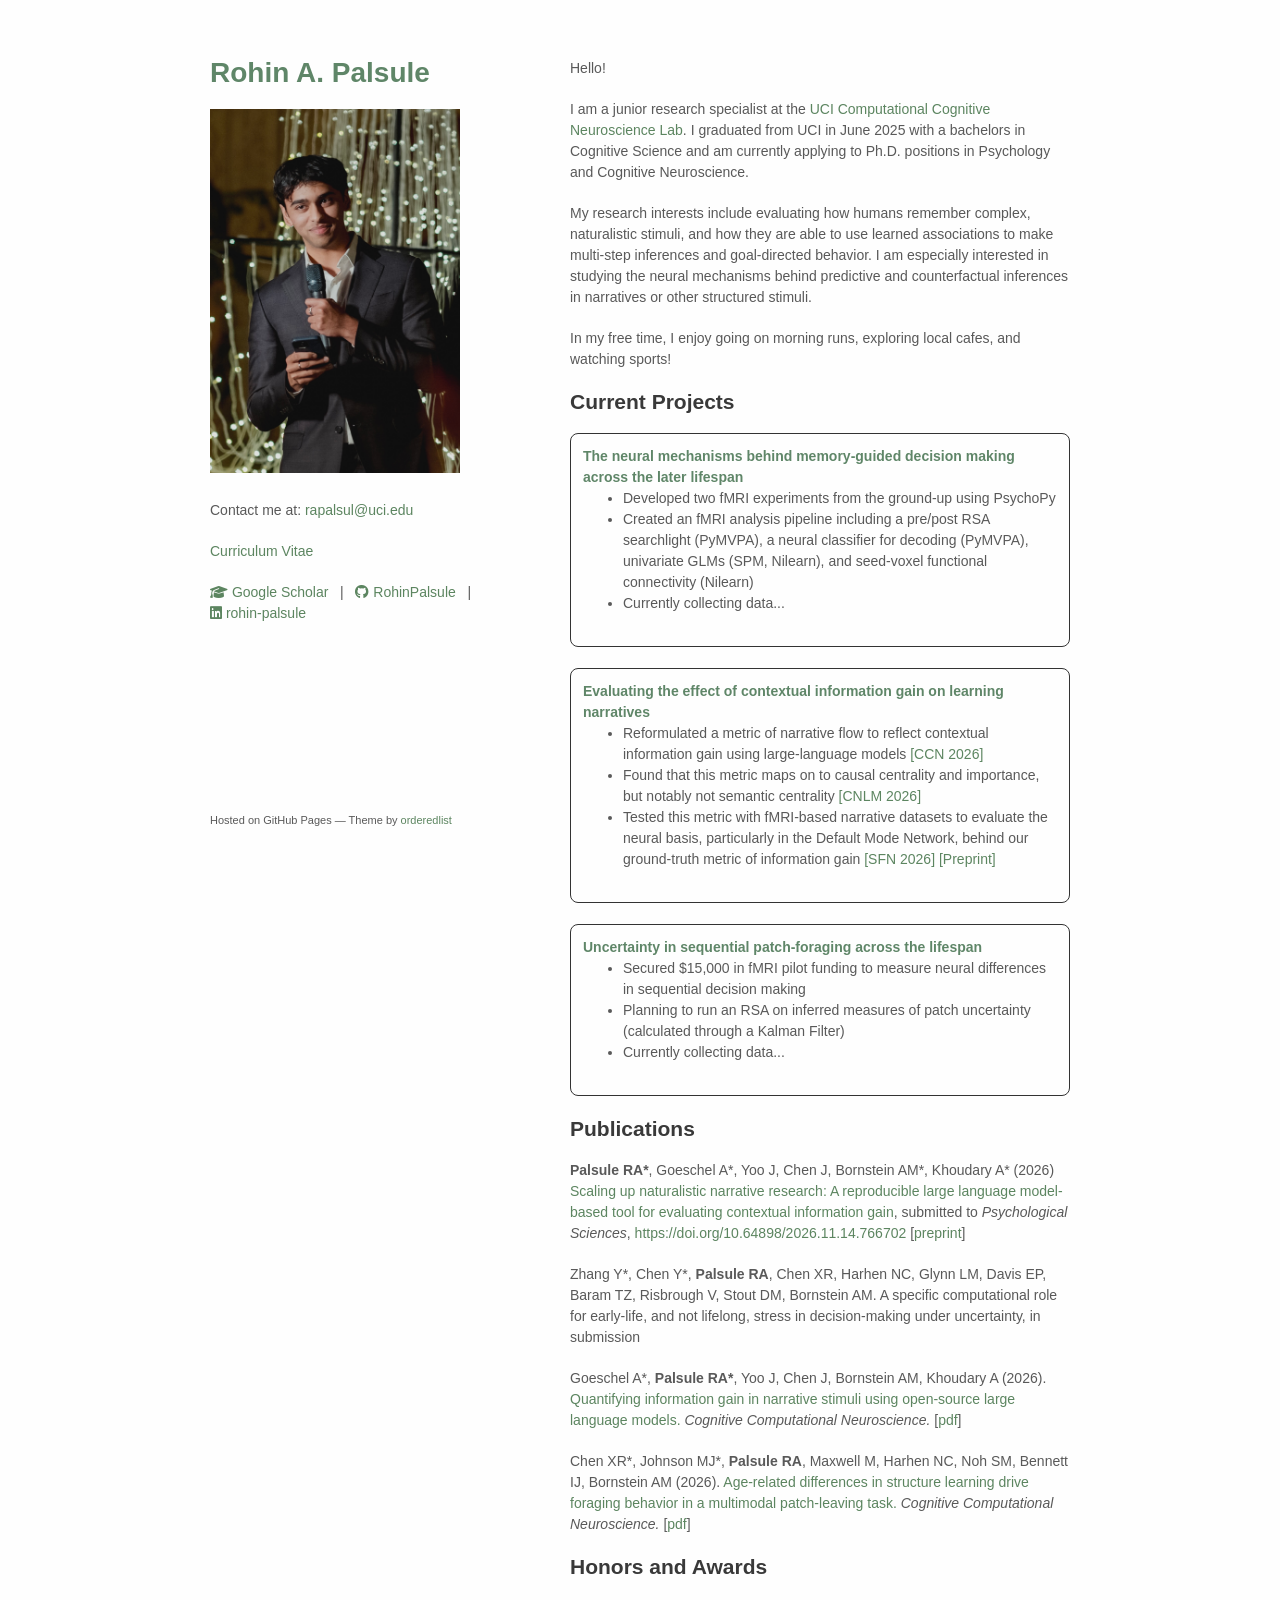
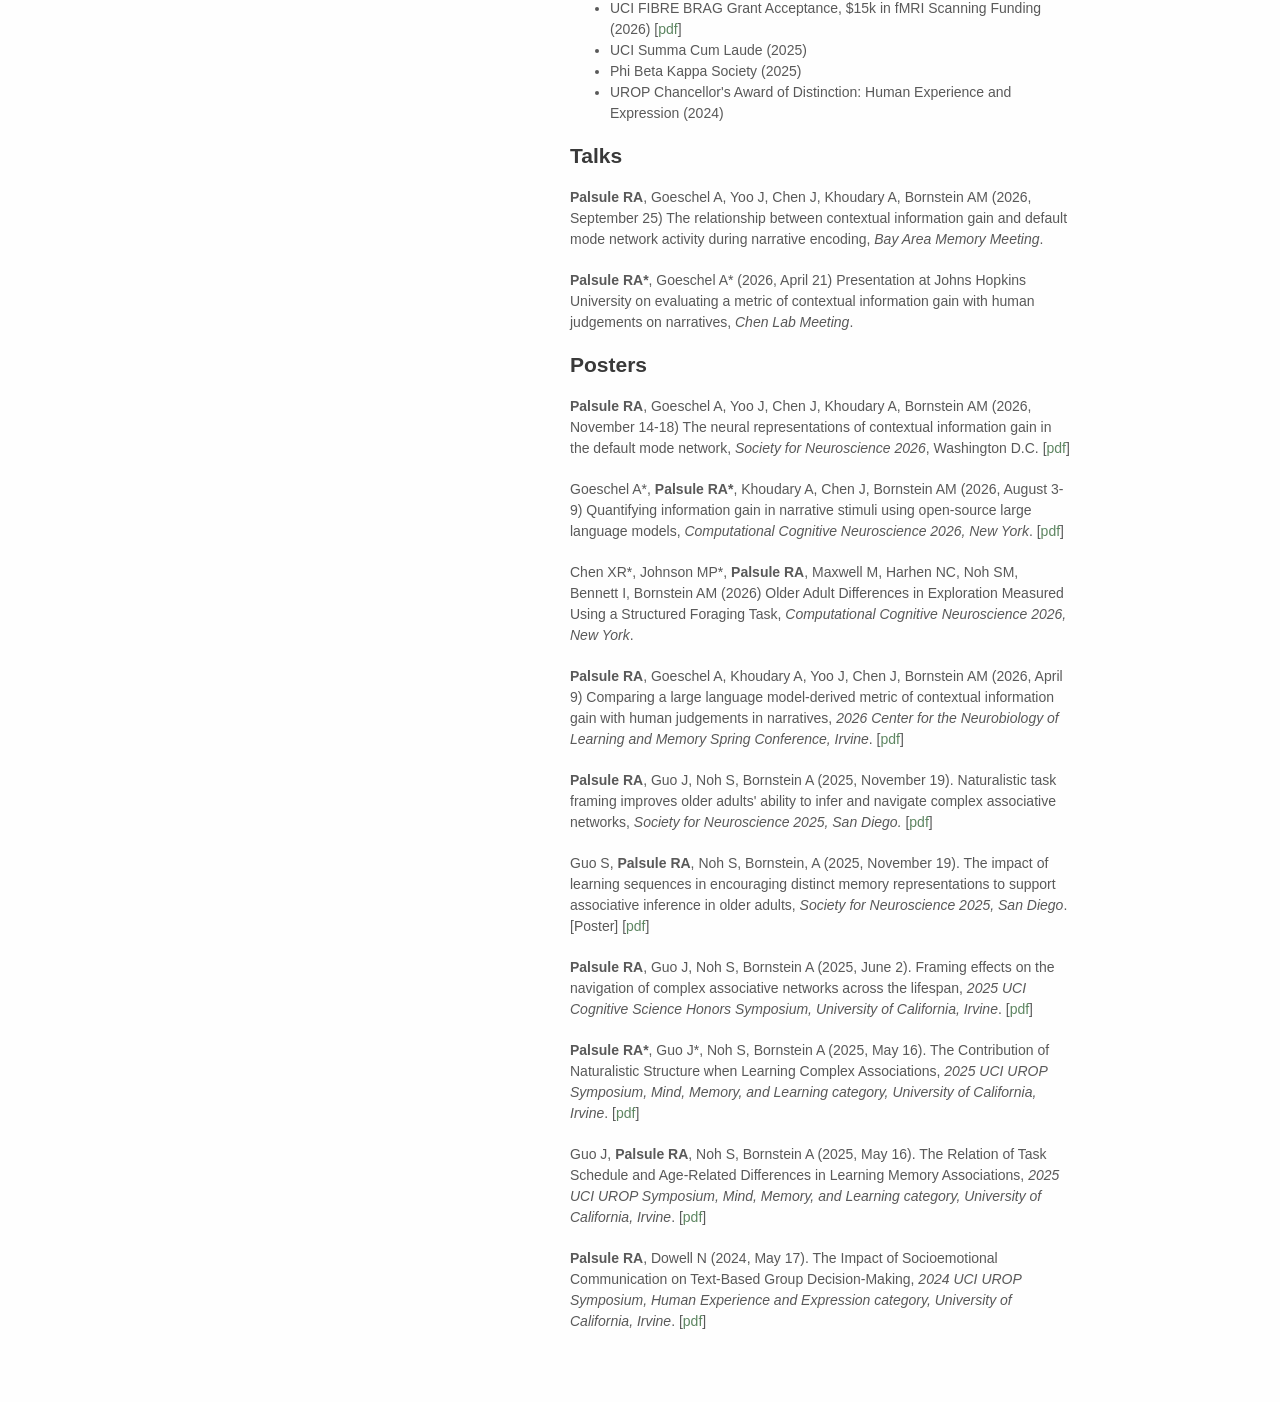
==== commit e62f8530: "updating w preprint and SFN" ====
--- a/index.html
+++ b/index.html
@@ -94,7 +94,7 @@
               Found that this metric maps on to causal centrality and importance, but notably not semantic centrality <a href=#CNLM target="_self">[CNLM 2026]</a>
             </li>
             <li>
-              Currently testing this metric with fMRI-based narrative studies to see if there is a neural basis behind our ground-truth metric of information gain
+              Tested this metric with fMRI-based narrative datasets to evaluate the neural basis, particularly in the Default Mode Network, behind our ground-truth metric of information gain <a href="#Seq_SFN" target="_self">[SFN 2026]</a> <a href="#Sequentiality_full" target="_self">[Preprint]</a>
             </li>
           </ul>
         </div>
@@ -118,7 +118,7 @@
         <p>
         <span id="Sequentiality_full">
         <b>Palsule RA*</b>, Goeschel A*, Yoo J, Chen J, Bornstein AM*, Khoudary A* (2026) <a href="papers/2026_Sequentiality_Preprint.pdf">Scaling up naturalistic narrative research: A reproducible large language model-based tool for evaluating contextual information gain</a>, 
-          submitted to the Journal of Psychological Sciences [<a href="papers/2026_Sequentiality_Preprint.pdf">preprint</a>]
+          submitted to <i>Psychological Sciences</i>, <a href="https://doi.org/10.64898/2026.11.14.766702">https://doi.org/10.64898/2026.11.14.766702</a> [<a href="papers/2026_Sequentiality_Preprint.pdf">preprint</a>]
         </p>
         <p>
         <span id="ELU">
@@ -165,9 +165,9 @@
 
 
         <h2><b>Posters</b></h2>
-        <p><span>
+        <p><span id ="Seq_SFN">
             <b>Palsule RA</b>, Goeschel A, Yoo J, Chen J, Khoudary A, Bornstein AM (2026, November 14-18) The neural
-            representations of contextual information gain in the default mode network, <i>Society for Neuroscience 2026</i>, Washington D.C., in prep
+            representations of contextual information gain in the default mode network, <i>Society for Neuroscience 2026</i>, Washington D.C. [<a href="posters/sequentiality_sfn.pdf">pdf</a>]
         </span></p>
         <p><span>
             Goeschel A*, <b>Palsule RA*</b>, Khoudary A, Chen J, Bornstein AM (2026, August 3-9) Quantifying information gain
